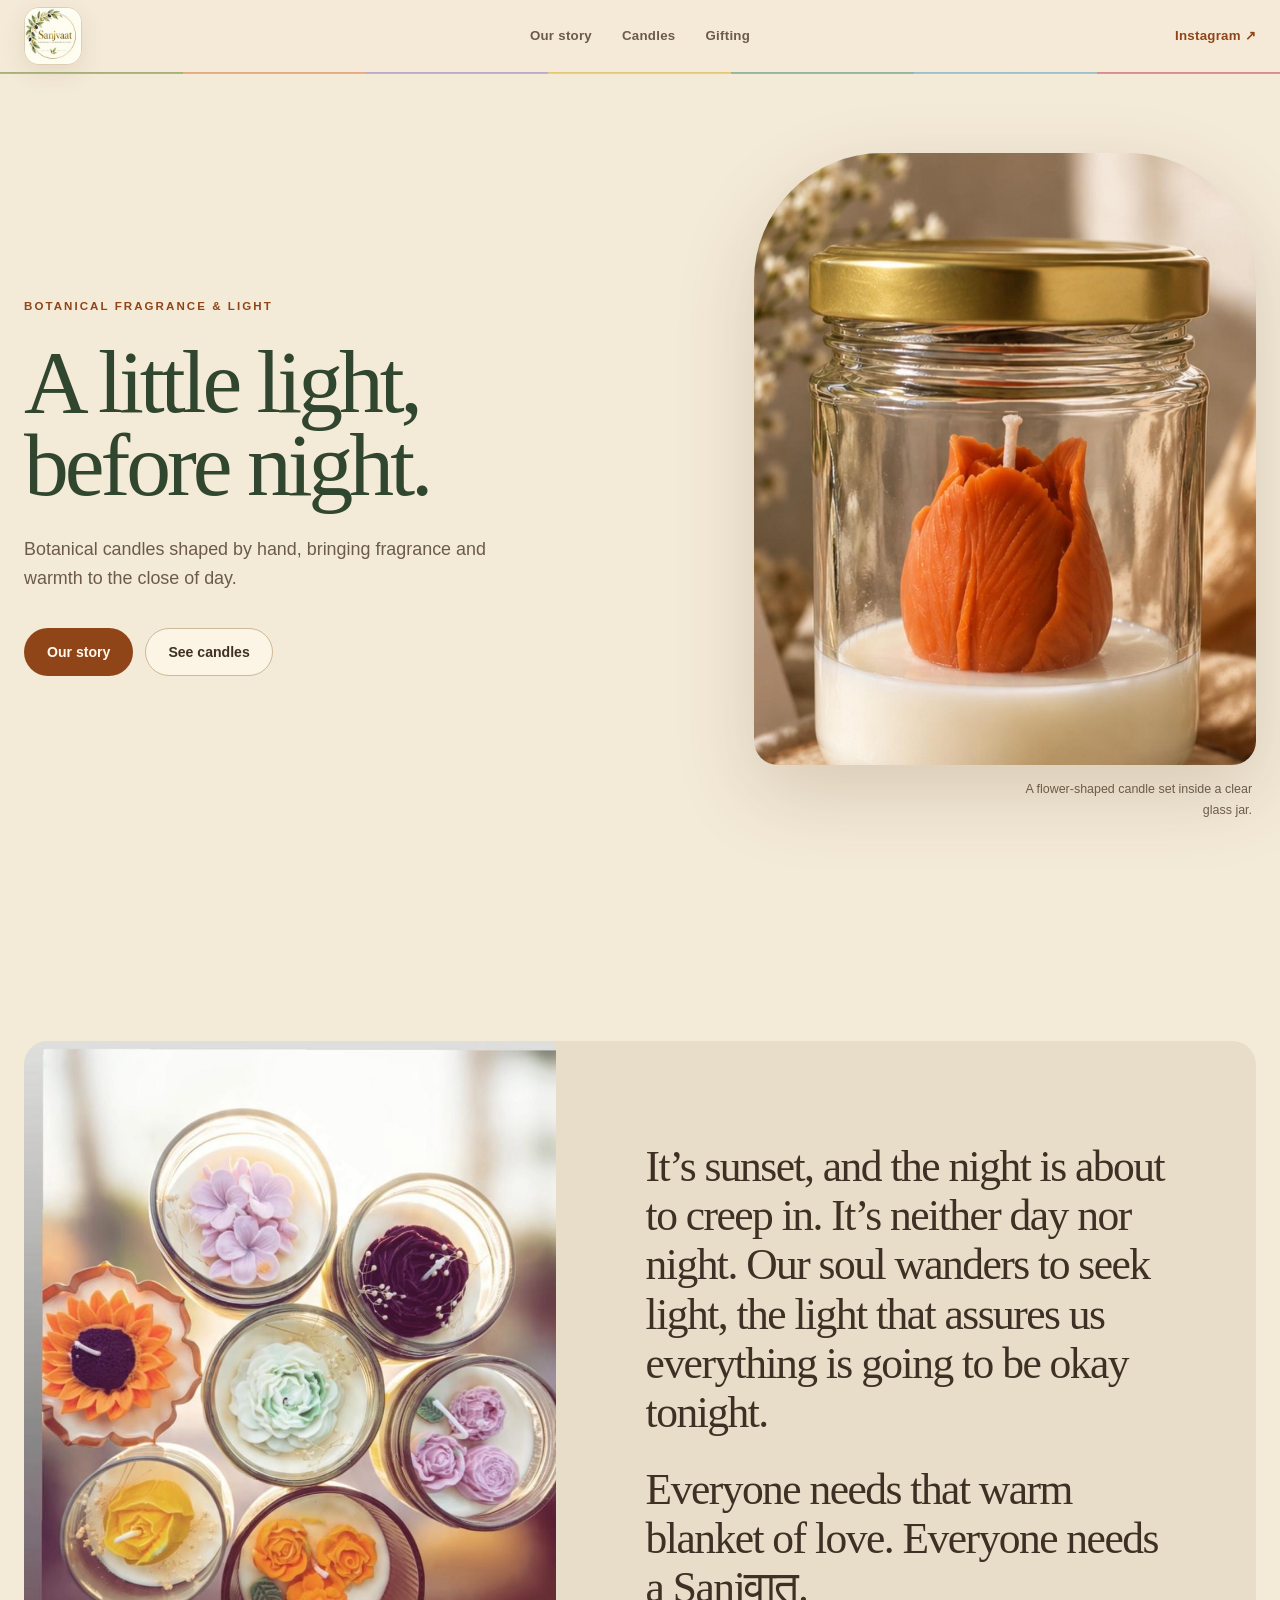
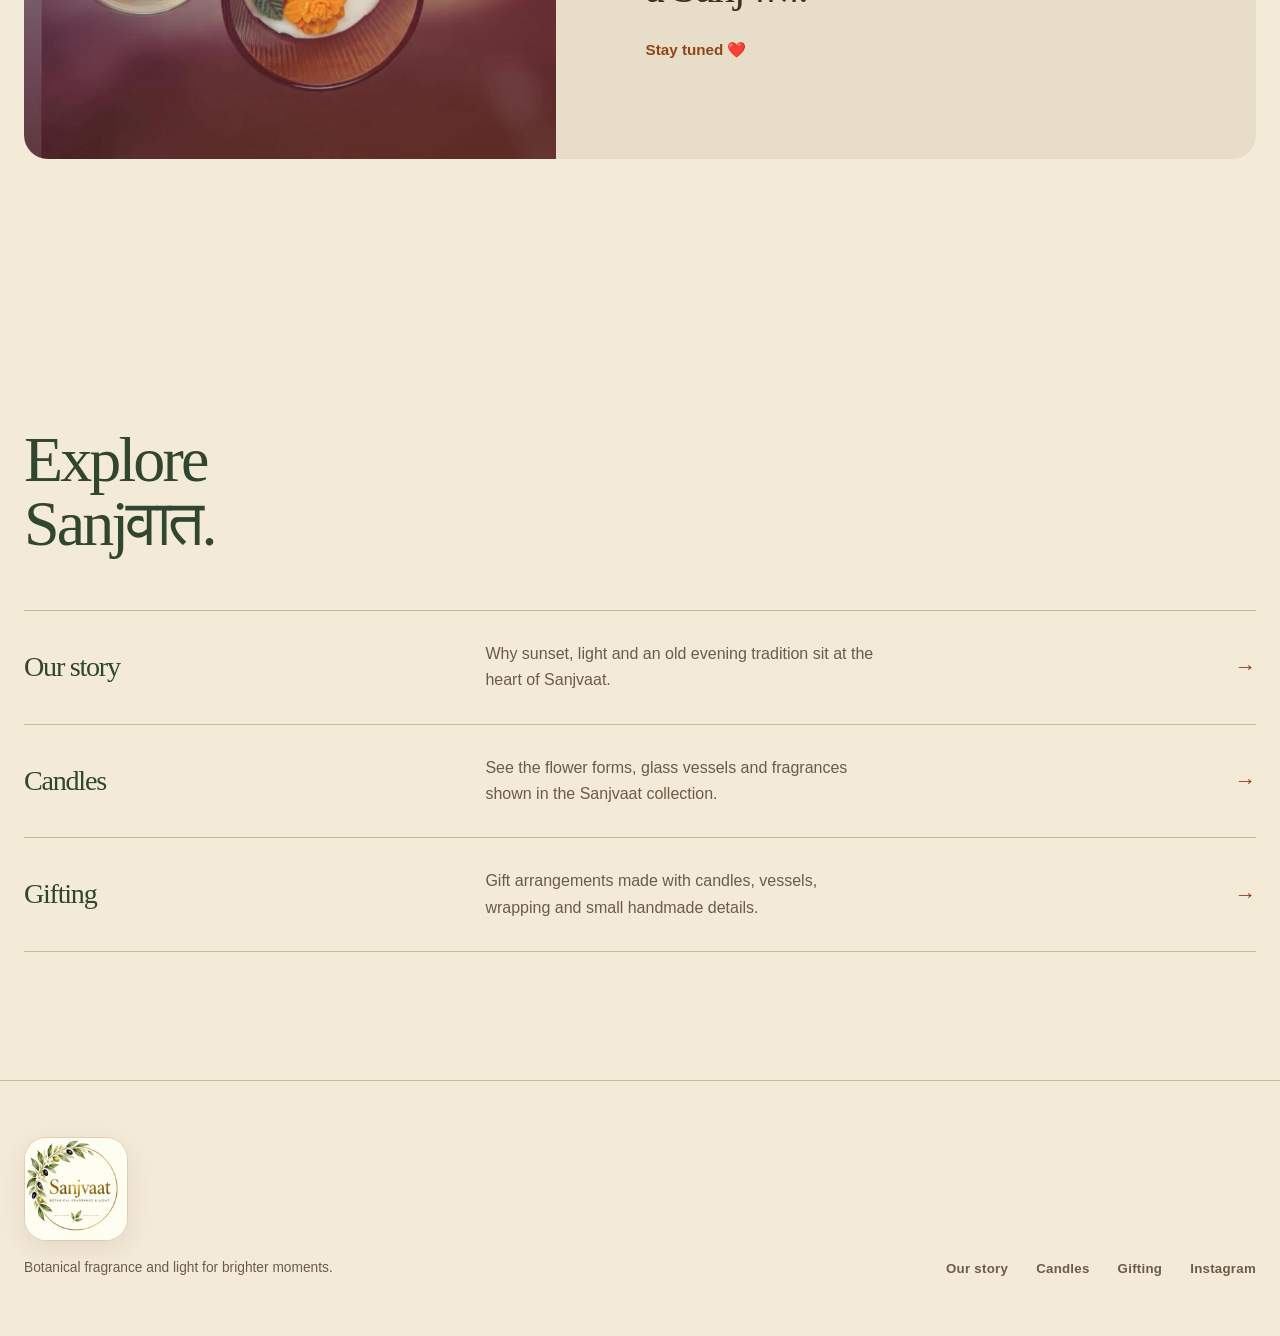
==== index.html @ c32666ea "Publish Sanjvaat website" ====
<!doctype html>
<html lang="en">
  <head>
    <meta charset="UTF-8" />
    <meta name="viewport" content="width=device-width, initial-scale=1" />
    <meta name="description" content="Sanjvaat creates handcrafted botanical candles for the moment between daylight and night." />
    <meta name="theme-color" content="#f4ead8" />
    <meta property="og:title" content="Sanjvaat | Botanical fragrance and light" />
    <meta property="og:description" content="Handcrafted botanical candles inspired by the warmth of evening light." />
    <meta property="og:image" content="orange-tulip-jar.jpg" />
    <title>Sanjvaat | Botanical fragrance and light</title>
    <link rel="icon" type="image/png" sizes="32x32" href="sanjvaat-favicon-32.png" />
    <link rel="apple-touch-icon" sizes="180x180" href="sanjvaat-apple-touch.png" />
    <link rel="stylesheet" href="styles.css" />
    <script src="motion.js" defer></script>
  </head>
  <body>
    <a class="skip-link" href="#main">Skip to content</a>

    <header class="site-header">
      <nav class="nav shell" aria-label="Primary navigation">
        <a class="wordmark" href="index.html" aria-label="Sanjvaat home" aria-current="page"><img class="wordmark-logo" src="sanjvaat-logo.png" width="150" height="150" alt="" /></a>
        <div class="nav-links">
          <a href="story.html">Our story</a>
          <a href="candles.html">Candles</a>
          <a href="gifting.html">Gifting</a>
        </div>
        <a class="nav-instagram" href="https://www.instagram.com/sanjvaat/" target="_blank" rel="noreferrer">Instagram <span aria-hidden="true">↗</span></a>
        <details class="mobile-menu">
          <summary>Menu</summary>
          <div class="mobile-menu-panel">
            <a href="index.html" aria-current="page">Home</a>
            <a href="story.html">Our story</a>
            <a href="candles.html">Candles</a>
            <a href="gifting.html">Gifting</a>
            <a href="https://www.instagram.com/sanjvaat/" target="_blank" rel="noreferrer">Instagram ↗</a>
          </div>
        </details>
      </nav>
    </header>

    <main id="main">
      <section class="hero shell" aria-labelledby="hero-title">
        <div class="hero-copy">
          <p class="eyebrow">Botanical fragrance &amp; light</p>
          <h1 id="hero-title">A little light, before night.</h1>
          <p class="hero-intro">Botanical candles shaped by hand, bringing fragrance and warmth to the close of day.</p>
          <div class="hero-actions">
            <a class="button button-primary" href="story.html">Our story</a>
            <a class="button button-secondary" href="candles.html">See candles</a>
          </div>
        </div>

        <figure class="hero-image-wrap">
          <img class="hero-image" src="orange-tulip-jar.jpg" width="872" height="1280" alt="Orange flower-shaped candle in a clear glass jar with a brass lid" fetchpriority="high" />
          <figcaption>A flower-shaped candle set inside a clear glass jar.</figcaption>
        </figure>
      </section>

      <section class="page-section shell" aria-label="A note from Sanjvaat">
        <div class="sunset-note reveal">
          <div class="sunset-note-image scroll-drift">
            <img src="floral-candle-collection.jpg" width="948" height="1280" alt="A colourful collection of flower candles arranged in glass vessels" loading="lazy" />
          </div>
          <blockquote class="sunset-note-copy">
            <p>It’s sunset, and the night is about to creep in. It’s neither day nor night. Our soul wanders to seek light, the light that assures us everything is going to be okay tonight.</p>
            <p>Everyone needs that warm blanket of love. Everyone needs a Sanjवात.</p>
            <p class="note-signoff">Stay tuned ❤️</p>
          </blockquote>
        </div>
      </section>

      <section class="home-routes shell" aria-labelledby="explore-title">
        <h2 id="explore-title">Explore Sanjवात.</h2>
        <div class="route-list">
          <a class="route-link" href="story.html">
            <h3>Our story</h3>
            <p>Why sunset, light and an old evening tradition sit at the heart of Sanjvaat.</p>
            <span class="route-arrow" aria-hidden="true">→</span>
          </a>
          <a class="route-link" href="candles.html">
            <h3>Candles</h3>
            <p>See the flower forms, glass vessels and fragrances shown in the Sanjvaat collection.</p>
            <span class="route-arrow" aria-hidden="true">→</span>
          </a>
          <a class="route-link" href="gifting.html">
            <h3>Gifting</h3>
            <p>Gift arrangements made with candles, vessels, wrapping and small handmade details.</p>
            <span class="route-arrow" aria-hidden="true">→</span>
          </a>
        </div>
      </section>
    </main>

    <footer class="site-footer">
      <div class="shell footer-inner">
        <div>
          <a class="wordmark footer-wordmark" href="index.html" aria-label="Sanjvaat home"><img class="wordmark-logo" src="sanjvaat-logo.png" width="150" height="150" alt="" /></a>
          <p>Botanical fragrance and light for brighter moments.</p>
        </div>
        <div class="footer-links">
          <a href="story.html">Our story</a>
          <a href="candles.html">Candles</a>
          <a href="gifting.html">Gifting</a>
          <a href="https://www.instagram.com/sanjvaat/" target="_blank" rel="noreferrer">Instagram</a>
        </div>
      </div>
    </footer>
  </body>
</html>
---- styles.css ----
:root {
  color-scheme: light dark;
  --page: #f4ead8;
  --surface: #fff8eb;
  --surface-deep: #e8ddc8;
  --ink: #3e3024;
  --heading: #30462f;
  --muted: #6c5b49;
  --line: #cdb995;
  --accent: #8f4518;
  --accent-hover: #6f3310;
  --accent-text: #fff9ee;
  --shadow: rgba(86, 59, 30, 0.18);
  --forest: #98a96c;
  --grove: #e9a074;
  --valley: #b3a1ce;
  --courtyard: #e8c76c;
  --sacred-wood: #82ae9d;
  --monsoon: #8ebdd2;
  --night-garden: #d77d83;
  --radius: 24px;
  --shell: min(1240px, calc(100% - 48px));
  --display: "Iowan Old Style", "Baskerville", "Times New Roman", serif;
  --body: "Avenir Next", Avenir, "Segoe UI", Helvetica, Arial, sans-serif;
}

:root[data-theme="dark"] {
  --page: #211d17;
  --surface: #2c271f;
  --surface-deep: #383126;
  --ink: #f2e7d4;
  --heading: #dbe2c8;
  --muted: #cdbb9e;
  --line: #67563f;
  --accent: #dda052;
  --accent-hover: #efb765;
  --accent-text: #261b11;
  --shadow: rgba(0, 0, 0, 0.34);
}

@media (prefers-color-scheme: dark) {
  :root:not([data-theme="light"]) {
    --page: #211d17;
    --surface: #2c271f;
    --surface-deep: #383126;
    --ink: #f2e7d4;
    --heading: #dbe2c8;
    --muted: #cdbb9e;
    --line: #67563f;
    --accent: #dda052;
    --accent-hover: #efb765;
    --accent-text: #261b11;
    --shadow: rgba(0, 0, 0, 0.34);
  }
}

* {
  box-sizing: border-box;
}

html {
  scroll-behavior: smooth;
}

body {
  margin: 0;
  overflow-x: clip;
  background: var(--page);
  color: var(--ink);
  font-family: var(--body);
  font-size: 16px;
  line-height: 1.65;
  text-rendering: optimizeLegibility;
}

img {
  display: block;
  max-width: 100%;
  height: auto;
}

a {
  color: inherit;
  text-decoration-thickness: 1px;
  text-underline-offset: 0.22em;
}

a:focus-visible,
summary:focus-visible {
  border-radius: 4px;
  outline: 3px solid var(--accent);
  outline-offset: 4px;
}

.skip-link {
  position: fixed;
  top: 12px;
  left: 12px;
  z-index: 30;
  padding: 10px 16px;
  background: var(--ink);
  color: var(--page);
  transform: translateY(-180%);
}

.skip-link:focus {
  transform: translateY(0);
}

.shell {
  width: var(--shell);
  margin-inline: auto;
}

.site-header {
  position: sticky;
  top: 0;
  z-index: 20;
  border-bottom: 1px solid color-mix(in srgb, var(--line) 72%, transparent);
  background: color-mix(in srgb, var(--page) 88%, transparent);
  backdrop-filter: blur(18px) saturate(120%);
  -webkit-backdrop-filter: blur(18px) saturate(120%);
}

.site-header::after {
  content: "";
  position: absolute;
  right: 0;
  bottom: -2px;
  left: 0;
  height: 2px;
  background: linear-gradient(
    90deg,
    var(--forest) 0 14.28%,
    var(--grove) 14.28% 28.56%,
    var(--valley) 28.56% 42.84%,
    var(--courtyard) 42.84% 57.12%,
    var(--sacred-wood) 57.12% 71.4%,
    var(--monsoon) 71.4% 85.68%,
    var(--night-garden) 85.68% 100%
  );
  opacity: 0.78;
  pointer-events: none;
}

.nav {
  min-height: 72px;
  display: grid;
  grid-template-columns: 1fr auto 1fr;
  align-items: center;
  gap: 32px;
}

.wordmark {
  width: 58px;
  height: 58px;
  display: inline-flex;
  align-items: center;
  justify-content: center;
  text-decoration: none;
}

.wordmark-logo {
  width: 100%;
  height: 100%;
  border: 1px solid color-mix(in srgb, var(--line) 55%, transparent);
  border-radius: 15px;
  object-fit: cover;
  box-shadow: 0 8px 24px color-mix(in srgb, var(--shadow) 55%, transparent);
}

.nav-links {
  display: flex;
  align-items: center;
  gap: 30px;
}

.nav-links a,
.nav-instagram,
.footer-links a,
.mobile-menu a {
  font-size: 0.83rem;
  font-weight: 650;
  letter-spacing: 0.02em;
  text-decoration: none;
}

.nav-links a,
.footer-links a {
  color: var(--muted);
}

.nav-links a:hover,
.footer-links a:hover,
.text-link:hover,
.route-link:hover h3 {
  color: var(--accent);
}

.nav-links a[aria-current="page"] {
  color: var(--ink);
  text-decoration: underline;
  text-decoration-color: var(--accent);
  text-underline-offset: 0.45em;
}

.nav-instagram {
  justify-self: end;
  color: var(--accent);
}

.mobile-menu {
  display: none;
  position: relative;
}

.mobile-menu summary {
  color: var(--accent);
  cursor: pointer;
  font-size: 0.82rem;
  font-weight: 700;
  list-style: none;
}

.mobile-menu summary::-webkit-details-marker {
  display: none;
}

.mobile-menu-panel {
  position: absolute;
  top: 42px;
  right: 0;
  width: 190px;
  display: grid;
  overflow: hidden;
  border: 1px solid var(--line);
  border-radius: 16px;
  background: var(--surface);
  box-shadow: 0 18px 50px var(--shadow);
}

.mobile-menu-panel a {
  padding: 12px 16px;
}

.mobile-menu-panel a + a {
  border-top: 1px solid var(--line);
}

.mobile-menu-panel a[aria-current="page"] {
  color: var(--accent);
}

h1,
h2,
h3 {
  margin: 0;
  color: var(--heading);
  font-family: var(--display);
  font-weight: 500;
  letter-spacing: -0.045em;
}

h1 {
  font-size: clamp(3.25rem, 7vw, 6.8rem);
  line-height: 0.93;
}

h2 {
  font-size: clamp(2.45rem, 5vw, 5rem);
  line-height: 1;
}

h3 {
  font-size: clamp(1.45rem, 2.2vw, 2.1rem);
  line-height: 1.1;
}

.eyebrow {
  margin: 0 0 24px;
  color: var(--accent);
  font-size: 0.72rem;
  font-weight: 750;
  letter-spacing: 0.18em;
  text-transform: uppercase;
}

.hero {
  min-height: calc(100dvh - 73px);
  display: grid;
  grid-template-columns: minmax(0, 0.9fr) minmax(360px, 0.72fr);
  align-items: center;
  gap: clamp(48px, 8vw, 120px);
  padding-block: clamp(44px, 6vw, 76px);
}

.hero-copy {
  max-width: 680px;
}

.hero-copy h1 {
  max-width: 10ch;
}

.hero-intro,
.page-hero-intro {
  max-width: 32rem;
  margin: 28px 0 0;
  color: var(--muted);
  font-size: clamp(1rem, 1.4vw, 1.17rem);
}

.hero-actions {
  display: flex;
  flex-wrap: wrap;
  gap: 12px;
  margin-top: 34px;
}

/* Media uses a 24px radius. Controls use a pill radius. */
.button {
  display: inline-flex;
  min-height: 48px;
  align-items: center;
  justify-content: center;
  gap: 8px;
  border: 1px solid transparent;
  border-radius: 999px;
  padding: 12px 22px;
  font-size: 0.88rem;
  font-weight: 720;
  line-height: 1;
  text-decoration: none;
  white-space: nowrap;
  transition: transform 180ms ease, background-color 180ms ease, border-color 180ms ease;
}

.button:hover {
  transform: translateY(-2px);
}

.button:active {
  transform: translateY(1px) scale(0.98);
}

.button-primary {
  background: var(--accent);
  color: var(--accent-text);
}

.button-primary:hover {
  background: var(--accent-hover);
}

.button-secondary {
  border-color: var(--line);
  background: color-mix(in srgb, var(--surface) 70%, transparent);
  color: var(--ink);
}

.button-secondary:hover {
  border-color: var(--ink);
}

.text-link {
  color: var(--accent);
  font-size: 0.9rem;
  font-weight: 730;
}

.hero-image-wrap,
.page-hero-media {
  width: min(100%, 520px);
  margin: 0;
  justify-self: end;
}

.hero-image,
.page-hero-media img {
  width: 100%;
  height: min(68dvh, 690px);
  border-radius: clamp(60px, 10vw, 160px) clamp(60px, 10vw, 160px) var(--radius) var(--radius);
  object-fit: cover;
  box-shadow: 0 28px 80px var(--shadow);
}

.hero-image-wrap figcaption,
.page-hero-media figcaption {
  max-width: 36ch;
  margin: 14px 4px 0 auto;
  color: var(--muted);
  font-size: 0.78rem;
  text-align: right;
}

.page-hero {
  min-height: min(800px, calc(100dvh - 73px));
  display: grid;
  grid-template-columns: minmax(0, 0.86fr) minmax(360px, 0.7fr);
  align-items: center;
  gap: clamp(48px, 9vw, 130px);
  padding-block: clamp(48px, 7vw, 92px);
}

.page-hero-copy {
  max-width: 680px;
}

.page-hero-copy h1 {
  max-width: 10ch;
}

.page-section {
  padding-block: clamp(88px, 11vw, 154px);
}

.sunset-note {
  display: grid;
  grid-template-columns: minmax(300px, 0.76fr) minmax(0, 1fr);
  align-items: stretch;
  gap: 0;
  overflow: hidden;
  border-radius: var(--radius);
  background: var(--surface-deep);
}

.sunset-note-image img {
  width: 100%;
  height: 100%;
  min-height: 620px;
  object-fit: cover;
}

.sunset-note-copy {
  align-self: center;
  margin: 0;
  padding: clamp(42px, 7vw, 96px);
}

.sunset-note-copy p {
  margin: 0;
  font-family: var(--display);
  font-size: clamp(1.9rem, 3.4vw, 3.7rem);
  line-height: 1.13;
  letter-spacing: -0.035em;
}

.sunset-note-copy p + p {
  margin-top: 28px;
}

.sunset-note-copy .note-signoff {
  color: var(--accent);
  font-family: var(--body);
  font-size: 0.95rem;
  font-weight: 700;
  letter-spacing: 0;
}

.home-routes {
  padding-block: clamp(82px, 10vw, 132px);
}

.home-routes h2 {
  max-width: 9ch;
  margin-bottom: 54px;
}

.route-list {
  border-top: 1px solid var(--line);
}

.route-link {
  display: grid;
  grid-template-columns: minmax(180px, 0.6fr) 1fr auto;
  align-items: center;
  gap: 30px;
  padding-block: 30px;
  border-bottom: 1px solid var(--line);
  text-decoration: none;
}

.route-link h3 {
  transition: color 180ms ease;
}

.route-link p {
  max-width: 44ch;
  margin: 0;
  color: var(--muted);
}

.route-arrow {
  color: var(--accent);
  font-size: 1.35rem;
}

.story-layout {
  display: grid;
  grid-template-columns: minmax(280px, 0.75fr) minmax(0, 1fr);
  align-items: start;
  gap: clamp(56px, 10vw, 150px);
}

.story-photo {
  position: sticky;
  top: 112px;
  margin: 0;
}

.story-photo img {
  width: 100%;
  max-height: 650px;
  border-radius: var(--radius);
  object-fit: cover;
  box-shadow: 0 24px 72px var(--shadow);
}

.story-text {
  max-width: 690px;
}

.story-text h2 {
  max-width: 10ch;
  margin-bottom: 38px;
}

.story-text p {
  max-width: 58ch;
  margin: 0 0 22px;
  color: var(--muted);
  font-size: 1.05rem;
}

.story-text .story-lead {
  color: var(--ink);
  font-size: clamp(1.25rem, 2.1vw, 1.65rem);
  line-height: 1.48;
}

.story-pullquote {
  margin: 54px 0 0;
  padding: 34px 0 0;
  border-top: 1px solid var(--line);
  color: var(--ink);
  font-family: var(--display);
  font-size: clamp(2rem, 4vw, 4rem);
  line-height: 1.08;
  letter-spacing: -0.035em;
}

.story-cta {
  margin-top: 38px;
}

.product-intro {
  max-width: 720px;
  padding-block: clamp(78px, 10vw, 128px) 56px;
}

.product-intro h2 {
  max-width: 12ch;
}

.product-intro p {
  max-width: 48ch;
  margin: 24px 0 0;
  color: var(--muted);
}

.product-grid {
  display: grid;
  grid-template-columns: minmax(0, 1.08fr) minmax(300px, 0.82fr);
  gap: clamp(42px, 7vw, 90px);
  align-items: start;
  padding-bottom: clamp(54px, 7vw, 88px);
}

.product {
  margin: 0;
}

.product:nth-child(even) {
  margin-top: 110px;
}

.product-image {
  overflow: hidden;
  border-radius: var(--radius);
  background: var(--surface-deep);
}

.product-image img {
  width: 100%;
  aspect-ratio: 1;
  object-fit: cover;
  transition: transform 600ms cubic-bezier(0.16, 1, 0.3, 1);
}

.product:hover .product-image img {
  transform: scale(1.018);
}

.product figcaption {
  margin-top: 18px;
}

.product figcaption h3 {
  margin-bottom: 8px;
}

.product figcaption p {
  max-width: 48ch;
  margin: 0;
  color: var(--muted);
  font-size: 0.9rem;
}

.collection-cta {
  display: flex;
  align-items: flex-end;
  justify-content: space-between;
  gap: 48px;
  padding-block: clamp(44px, 5vw, 60px);
  border-top: 1px solid var(--line);
}

.collection-cta h2 {
  max-width: 10ch;
  font-size: clamp(2.3rem, 4.2vw, 4.5rem);
}

.collection-cta p {
  max-width: 44ch;
  margin: 20px 0 0;
  color: var(--muted);
}

.collection-cta .button {
  flex: 0 0 auto;
}

.gift-detail {
  display: grid;
  grid-template-columns: minmax(0, 0.9fr) minmax(320px, 0.7fr);
  align-items: center;
  gap: clamp(52px, 9vw, 130px);
}

.gift-detail-copy {
  max-width: 650px;
}

.gift-detail-copy h2 {
  max-width: 9ch;
}

.gift-detail-copy p {
  max-width: 52ch;
  margin: 26px 0 0;
  color: var(--muted);
}

.gift-detail-copy .text-link {
  display: inline-block;
  margin-top: 30px;
}

.gift-detail-image {
  margin: 0;
}

.gift-detail-image img {
  width: 100%;
  border-radius: var(--radius);
  box-shadow: 0 24px 72px var(--shadow);
}

.site-footer {
  border-top: 1px solid var(--line);
  padding-block: 56px;
}

.footer-inner {
  display: flex;
  align-items: flex-end;
  justify-content: space-between;
  gap: 40px;
}

.footer-wordmark {
  width: 104px;
  height: 104px;
  margin-bottom: 16px;
}

.footer-wordmark .wordmark-logo {
  border-radius: 22px;
}

.footer-inner p {
  margin: 0;
  color: var(--muted);
  font-size: 0.86rem;
}

.footer-links {
  display: flex;
  flex-wrap: wrap;
  justify-content: flex-end;
  gap: 12px 28px;
}

@media (prefers-reduced-motion: no-preference) {
  .hero-copy > *,
  .page-hero-copy > * {
    animation: enter-up 700ms both cubic-bezier(0.16, 1, 0.3, 1);
  }

  .hero-copy > :nth-child(2),
  .page-hero-copy > :nth-child(2) {
    animation-delay: 80ms;
  }

  .hero-copy > :nth-child(3),
  .page-hero-copy > :nth-child(3) {
    animation-delay: 150ms;
  }

  .hero-copy > :nth-child(4),
  .page-hero-copy > :nth-child(4) {
    animation-delay: 220ms;
  }

  .hero-image-wrap,
  .page-hero-media {
    animation: enter-image 900ms 120ms both cubic-bezier(0.16, 1, 0.3, 1);
  }

  .motion-ready .scroll-reveal {
    opacity: 0;
    transform: translateY(32px);
    transition:
      opacity 760ms cubic-bezier(0.16, 1, 0.3, 1),
      transform 920ms cubic-bezier(0.16, 1, 0.3, 1);
    transition-delay: var(--reveal-delay, 0ms);
    will-change: transform, opacity;
  }

  .motion-ready .scroll-reveal.reveal-left {
    transform: translate3d(-34px, 18px, 0);
  }

  .motion-ready .scroll-reveal.reveal-right {
    transform: translate3d(34px, 18px, 0);
  }

  .motion-ready .scroll-reveal.reveal-soft {
    transform: translateY(18px) scale(0.988);
  }

  .motion-ready .scroll-reveal.is-visible {
    opacity: 1;
    transform: translate3d(0, 0, 0) scale(1);
    will-change: auto;
  }

  @supports (animation-timeline: view()) {
    .motion-ready .hero-image,
    .motion-ready .page-hero-media img {
      animation: hero-scroll-drift linear both;
      animation-timeline: view();
      animation-range: exit 0% exit 100%;
    }

    .motion-ready .scroll-drift > img {
      animation: image-scroll-drift linear both;
      animation-timeline: view();
      animation-range: entry 0% exit 100%;
    }
  }
}

@keyframes enter-up {
  from {
    opacity: 0;
    transform: translateY(22px);
  }
  to {
    opacity: 1;
    transform: translateY(0);
  }
}

@keyframes enter-image {
  from {
    opacity: 0;
    transform: translateY(28px) scale(0.985);
  }
  to {
    opacity: 1;
    transform: translateY(0) scale(1);
  }
}

@keyframes hero-scroll-drift {
  from {
    transform: translateY(0) scale(1);
  }
  to {
    transform: translateY(-34px) scale(1.025);
  }
}

@keyframes image-scroll-drift {
  from {
    transform: translateY(-18px) scale(1.045);
  }
  to {
    transform: translateY(18px) scale(1.045);
  }
}

@media (max-width: 900px) {
  :root {
    --shell: min(100% - 32px, 720px);
  }

  .nav {
    grid-template-columns: 1fr auto;
  }

  .nav-links,
  .nav-instagram {
    display: none;
  }

  .mobile-menu {
    display: block;
  }

  .hero,
  .page-hero {
    min-height: auto;
    grid-template-columns: 1fr;
    gap: 48px;
    padding-block: 64px 96px;
  }

  .hero-copy,
  .page-hero-copy {
    max-width: 620px;
  }

  h1 {
    max-width: 11ch;
    font-size: clamp(3.35rem, 12vw, 5.8rem);
  }

  .hero-image-wrap,
  .page-hero-media {
    width: min(86%, 520px);
    justify-self: center;
  }

  .sunset-note,
  .story-layout,
  .gift-detail {
    grid-template-columns: 1fr;
  }

  .sunset-note-image img {
    min-height: 0;
    max-height: 620px;
  }

  .story-photo {
    position: static;
    width: min(78%, 520px);
    margin-left: auto;
  }

  .gift-detail-image {
    width: min(80%, 520px);
    margin-left: auto;
  }
}

@media (max-width: 680px) {
  .wordmark {
    width: 50px;
    height: 50px;
  }

  .footer-wordmark {
    width: 92px;
    height: 92px;
  }

  .motion-ready .scroll-reveal.reveal-left,
  .motion-ready .scroll-reveal.reveal-right {
    transform: translateY(26px);
  }

  .motion-ready .scroll-reveal.is-visible {
    transform: translateY(0);
  }

  .nav {
    min-height: 64px;
  }

  .hero,
  .page-hero {
    padding-block: 48px 82px;
  }

  .hero-actions {
    align-items: stretch;
    flex-direction: column;
  }

  .button {
    width: 100%;
  }

  .hero-image-wrap,
  .page-hero-media,
  .story-photo,
  .gift-detail-image {
    width: 100%;
  }

  .hero-image,
  .page-hero-media img {
    height: 64dvh;
    min-height: 440px;
  }

  .page-section {
    padding-block: 82px;
  }

  .sunset-note-copy {
    padding: 40px 28px 48px;
  }

  .sunset-note-copy p {
    font-size: clamp(1.75rem, 8.5vw, 2.7rem);
  }

  .route-link {
    grid-template-columns: 1fr auto;
    gap: 12px 20px;
  }

  .route-link p {
    grid-column: 1 / 3;
  }

  .product-grid {
    grid-template-columns: 1fr;
    gap: 58px;
  }

  .product:nth-child(even) {
    width: 100%;
    margin: 0;
  }

  .collection-cta {
    align-items: flex-start;
    flex-direction: column;
    gap: 32px;
  }

  .story-pullquote {
    font-size: clamp(2rem, 10vw, 3.3rem);
  }

  .footer-inner {
    align-items: flex-start;
    flex-direction: column;
  }

  .footer-links {
    justify-content: flex-start;
  }
}

@media (prefers-reduced-motion: reduce) {
  html {
    scroll-behavior: auto;
  }

  *,
  *::before,
  *::after {
    scroll-behavior: auto !important;
    animation-duration: 0.001ms !important;
    animation-iteration-count: 1 !important;
    transition-duration: 0.001ms !important;
  }
}

@media (prefers-reduced-transparency: reduce) {
  .site-header {
    background: var(--page);
    backdrop-filter: none;
    -webkit-backdrop-filter: none;
  }
}
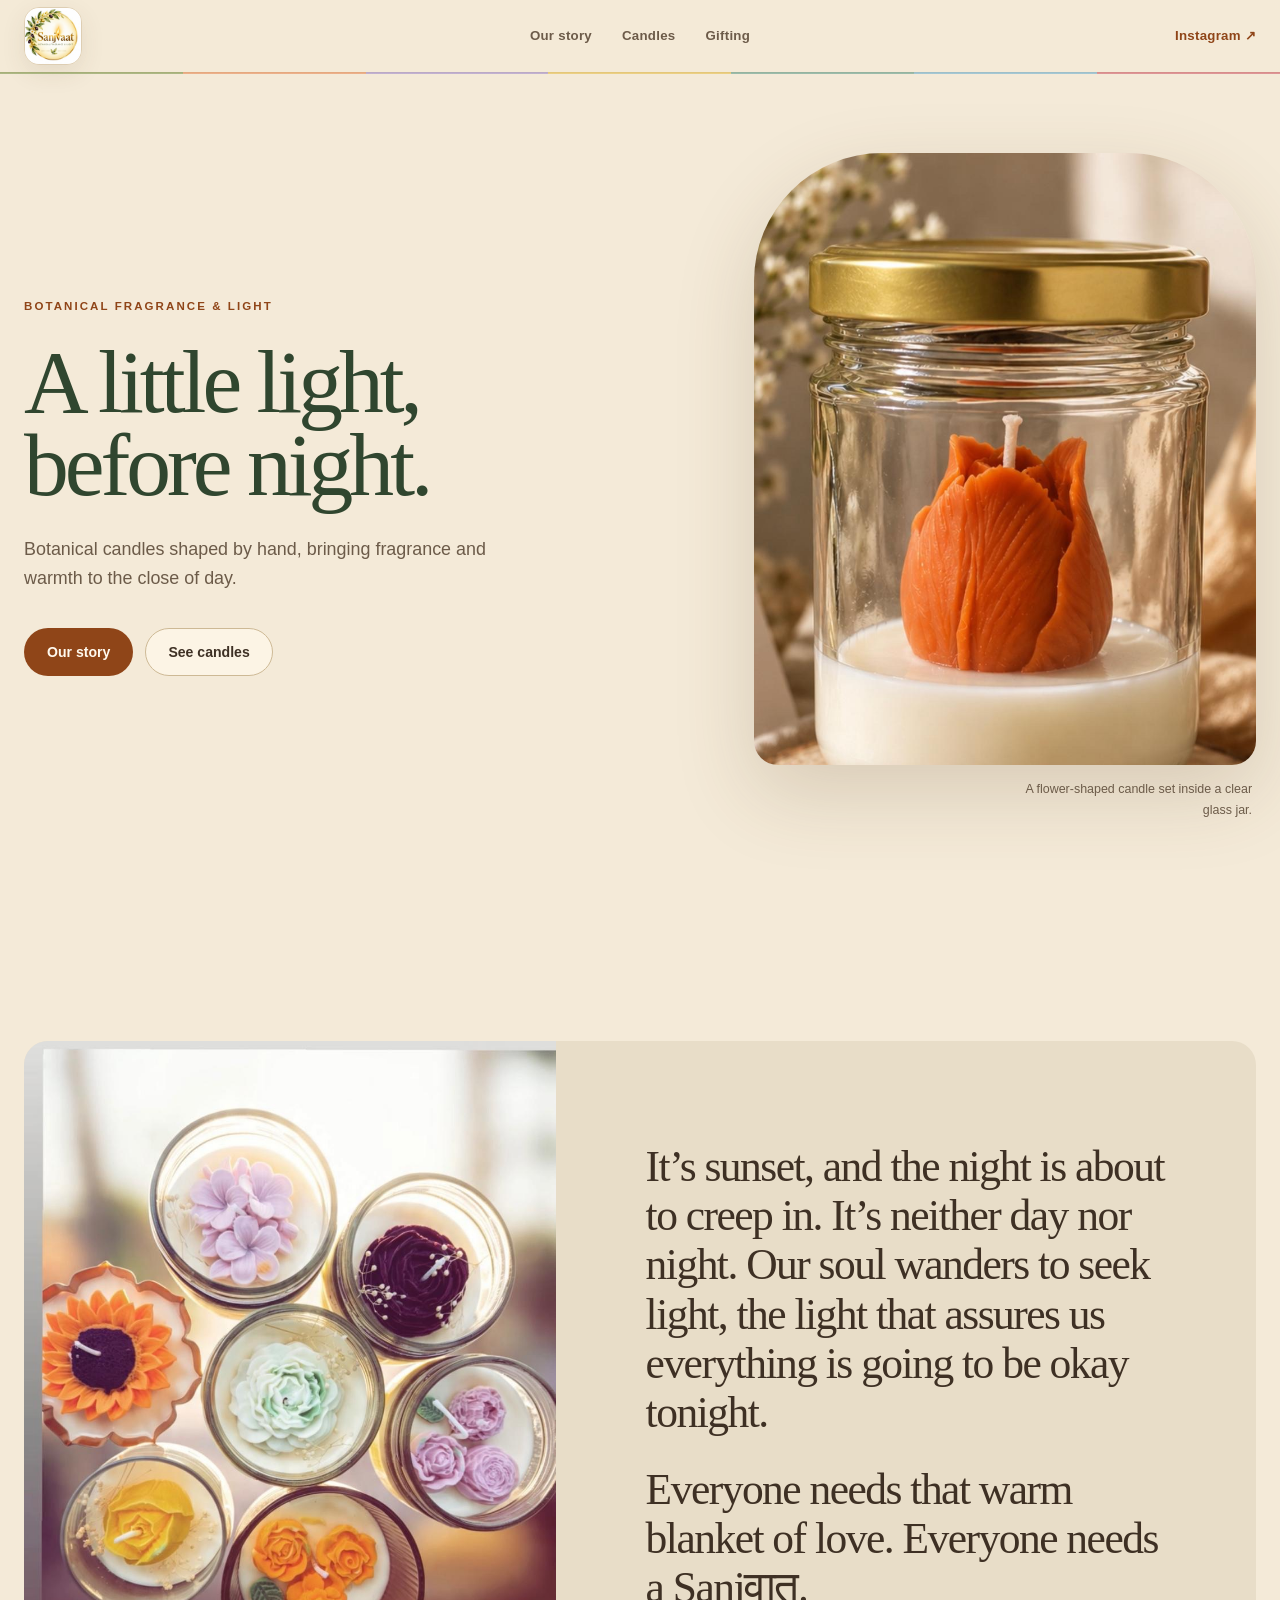
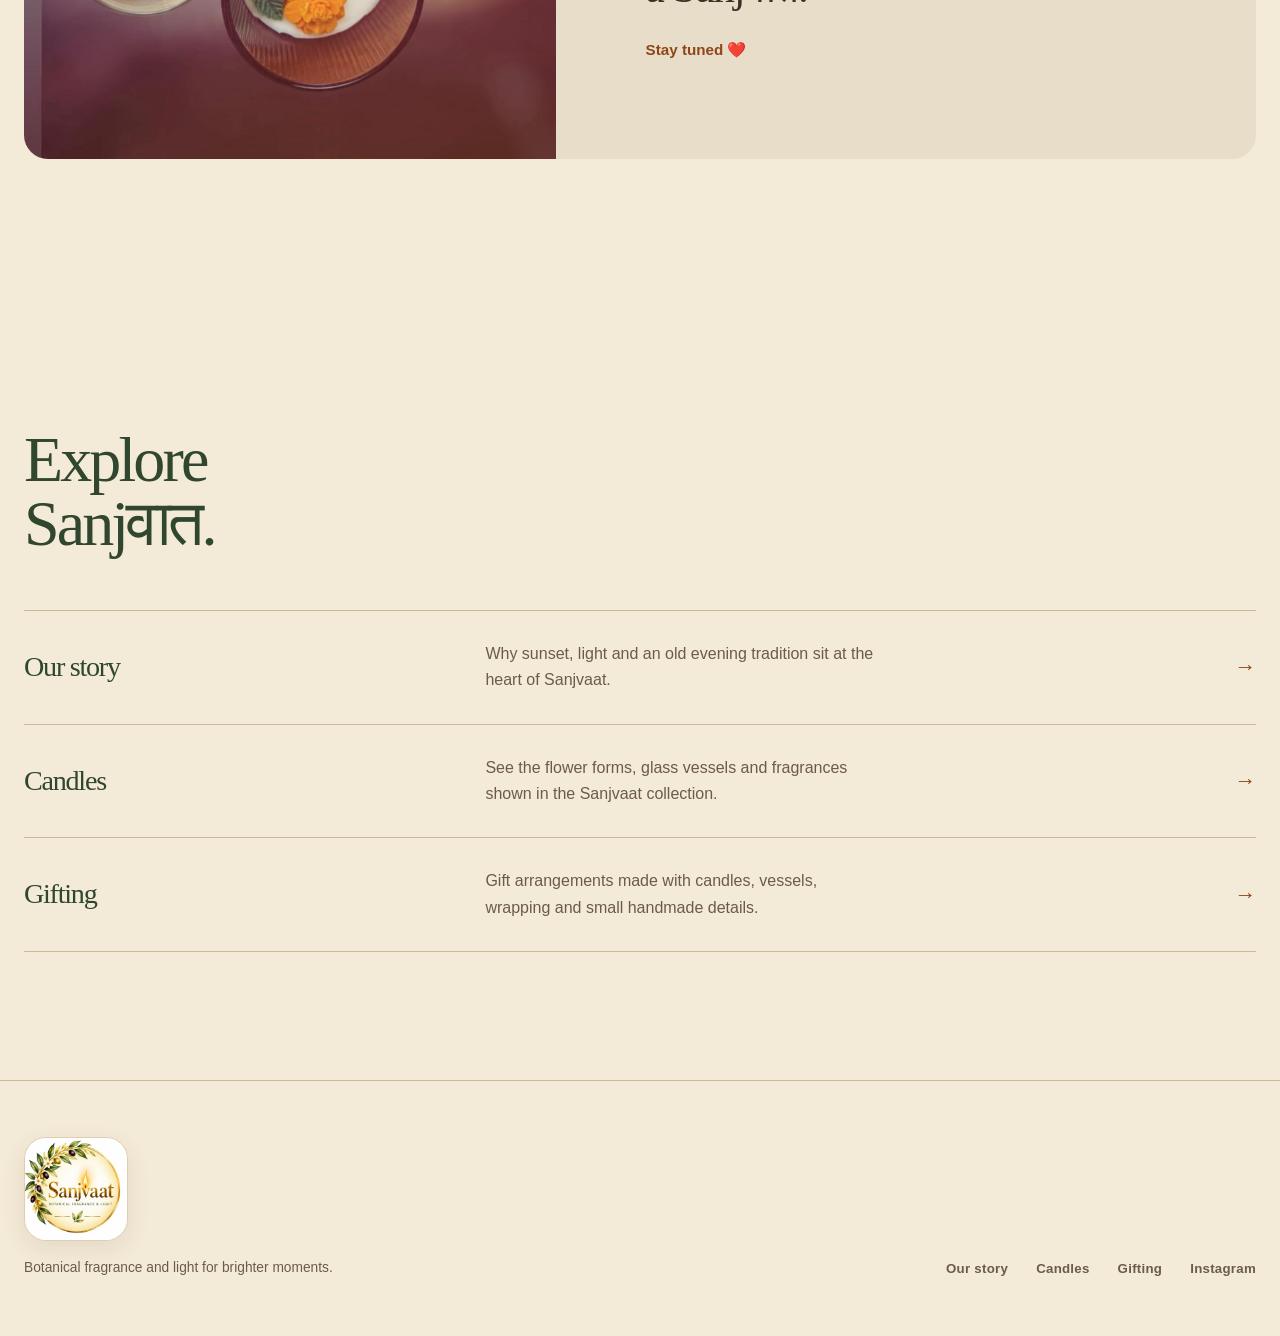
==== commit 65b5098d: "Replace Sanjvaat logo and icons" ====
--- a/index.html
+++ b/index.html
@@ -9,8 +9,8 @@
     <meta property="og:description" content="Handcrafted botanical candles inspired by the warmth of evening light." />
     <meta property="og:image" content="orange-tulip-jar.jpg" />
     <title>Sanjvaat | Botanical fragrance and light</title>
-    <link rel="icon" type="image/png" sizes="32x32" href="sanjvaat-favicon-32.png" />
-    <link rel="apple-touch-icon" sizes="180x180" href="sanjvaat-apple-touch.png" />
+    <link rel="icon" type="image/png" sizes="32x32" href="sanjvaat-favicon-32.png?v=2" />
+    <link rel="apple-touch-icon" sizes="180x180" href="sanjvaat-apple-touch.png?v=2" />
     <link rel="stylesheet" href="styles.css" />
     <script src="motion.js" defer></script>
   </head>
@@ -19,7 +19,7 @@
 
     <header class="site-header">
       <nav class="nav shell" aria-label="Primary navigation">
-        <a class="wordmark" href="index.html" aria-label="Sanjvaat home" aria-current="page"><img class="wordmark-logo" src="sanjvaat-logo.png" width="150" height="150" alt="" /></a>
+        <a class="wordmark" href="index.html" aria-label="Sanjvaat home" aria-current="page"><img class="wordmark-logo" src="sanjvaat-logo.png?v=2" width="600" height="600" alt="" /></a>
         <div class="nav-links">
           <a href="story.html">Our story</a>
           <a href="candles.html">Candles</a>
@@ -95,7 +95,7 @@
     <footer class="site-footer">
       <div class="shell footer-inner">
         <div>
-          <a class="wordmark footer-wordmark" href="index.html" aria-label="Sanjvaat home"><img class="wordmark-logo" src="sanjvaat-logo.png" width="150" height="150" alt="" /></a>
+          <a class="wordmark footer-wordmark" href="index.html" aria-label="Sanjvaat home"><img class="wordmark-logo" src="sanjvaat-logo.png?v=2" width="600" height="600" alt="" /></a>
           <p>Botanical fragrance and light for brighter moments.</p>
         </div>
         <div class="footer-links">
--- a/styles.css
+++ b/styles.css
@@ -912,7 +912,7 @@
 
   .hero,
   .page-hero {
-    padding-block: 48px 82px;
+    padding-block: 48px 52px;
   }
 
   .hero-actions {
@@ -938,7 +938,11 @@
   }
 
   .page-section {
-    padding-block: 82px;
+    padding-block: 52px;
+  }
+
+  .gift-detail {
+    gap: 32px;
   }
 
   .sunset-note-copy {
